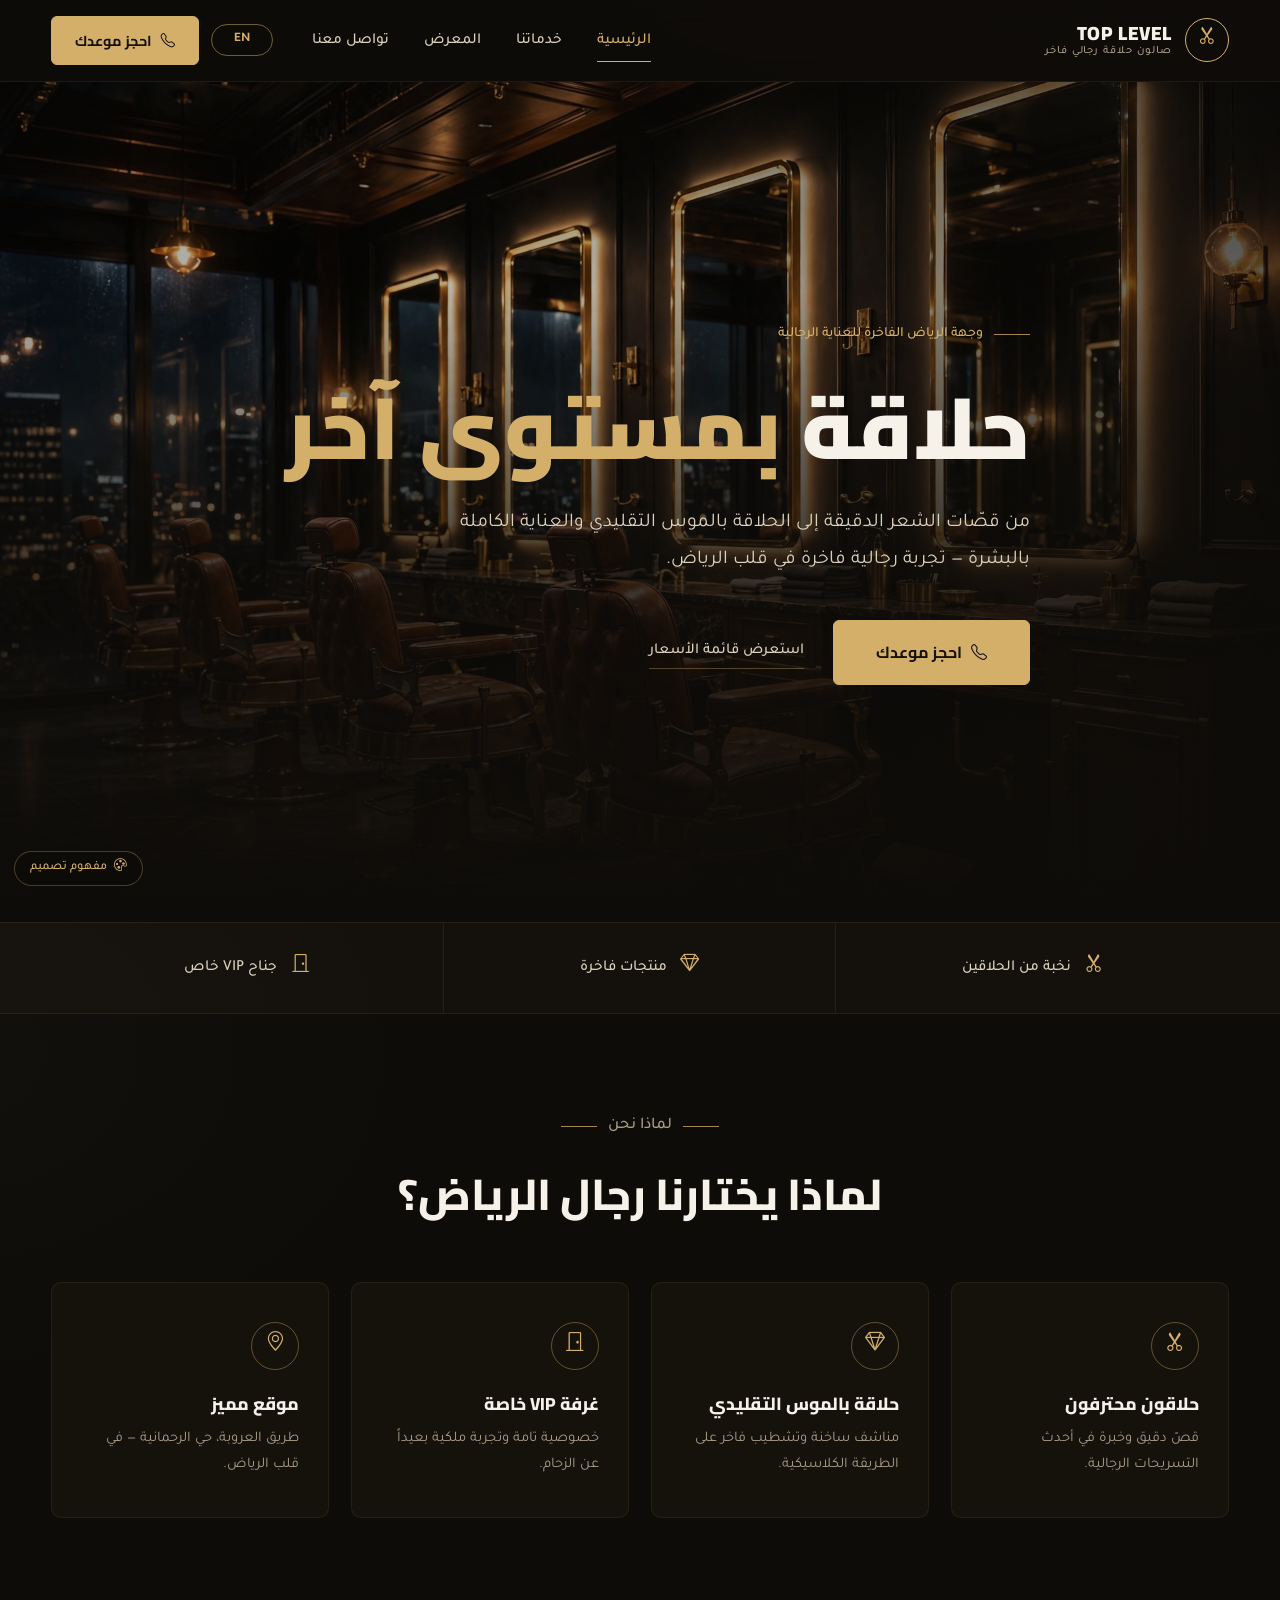
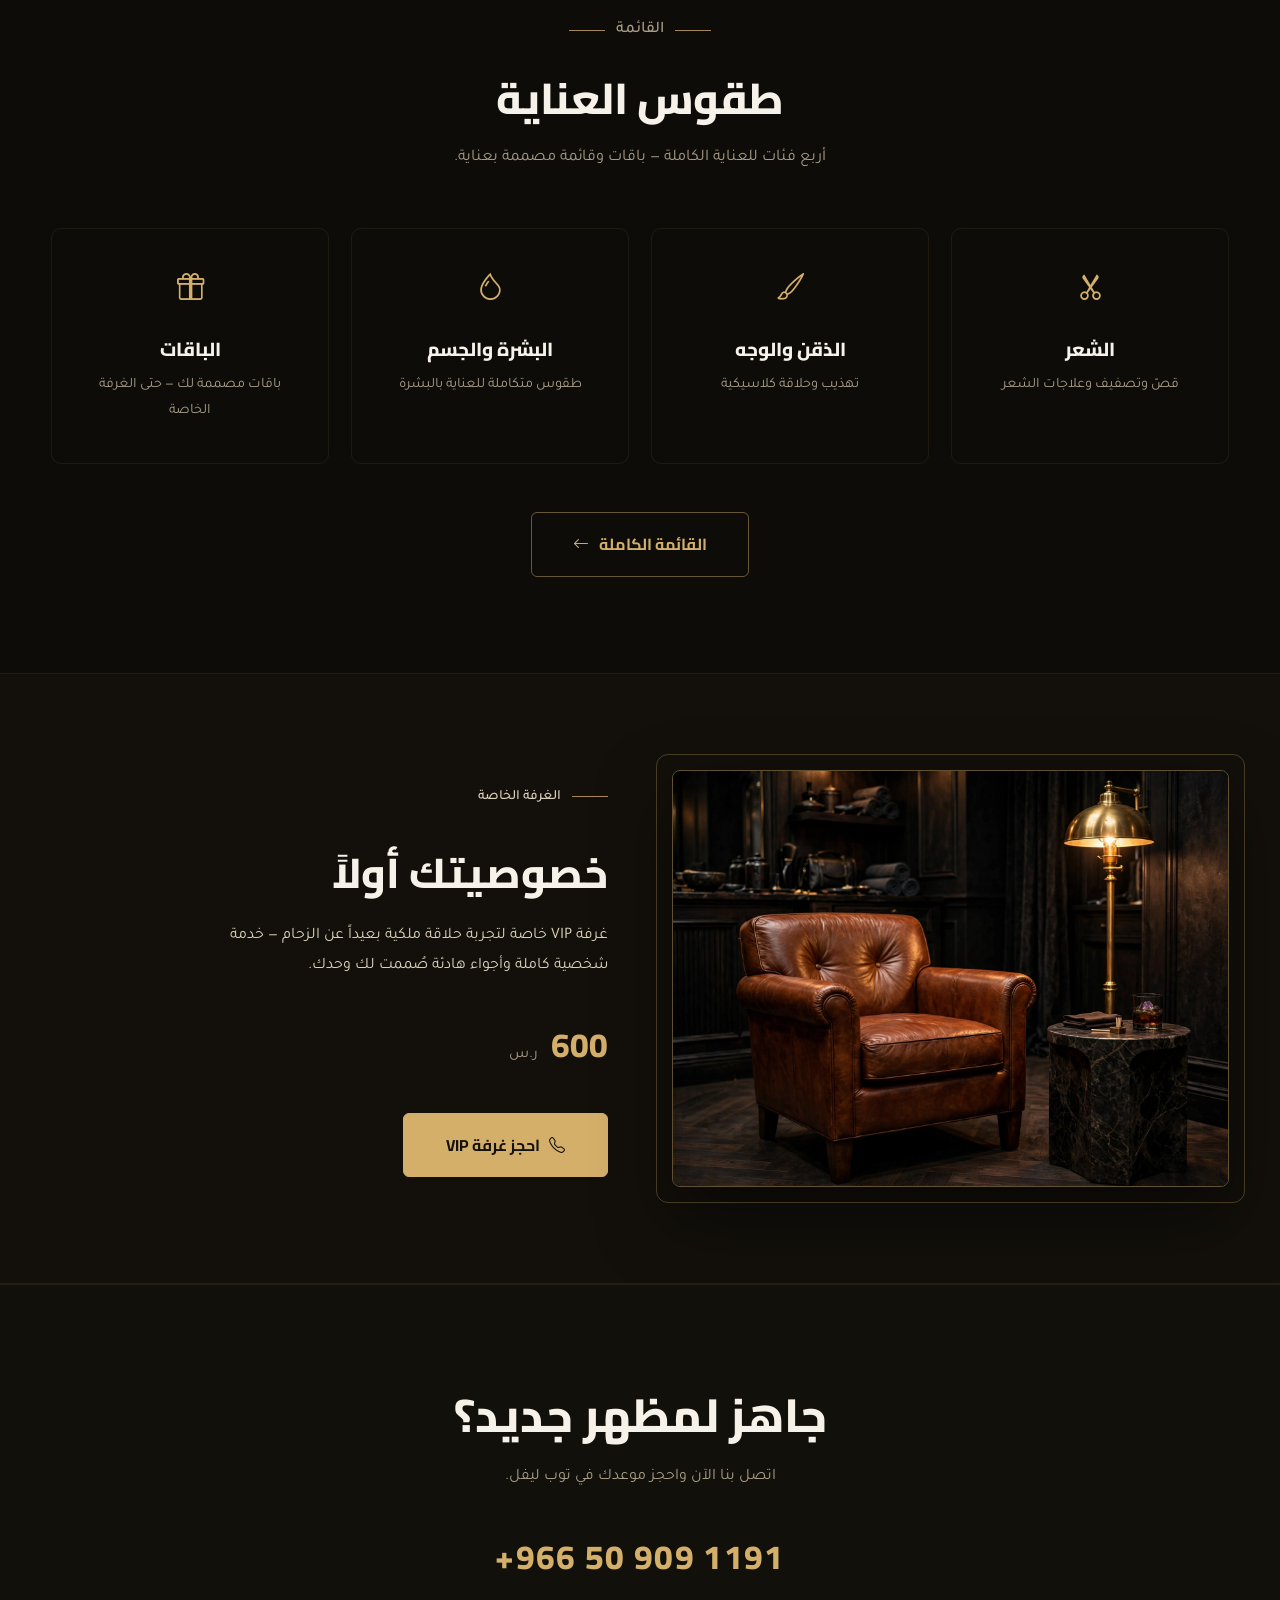
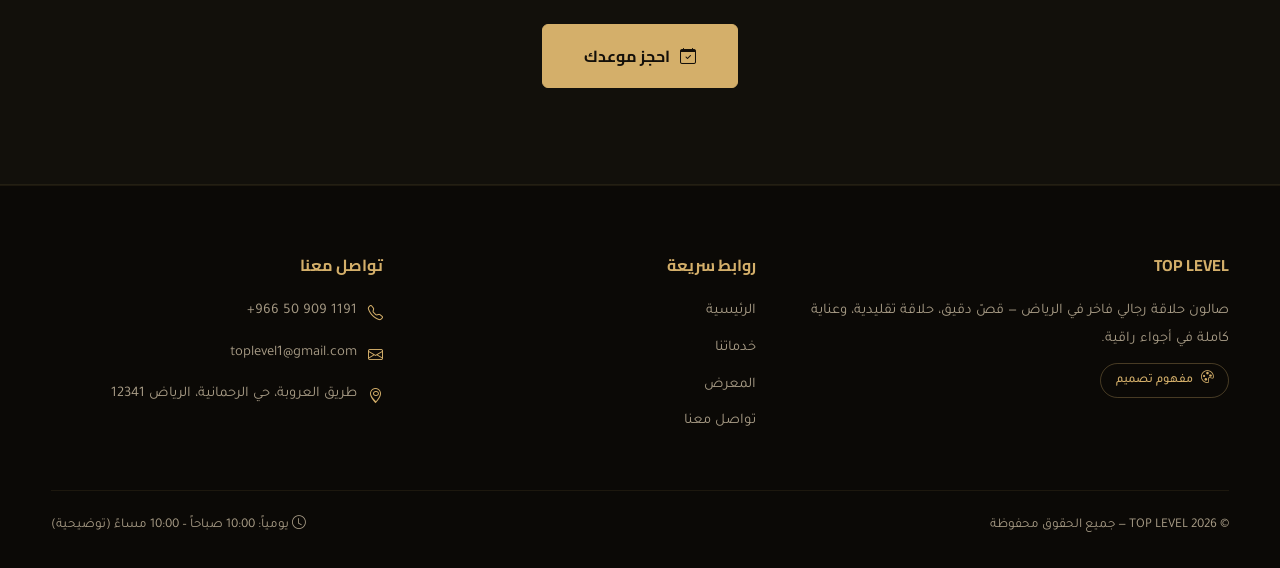
==== index.html @ 8a82400b "Demo website concept for TOP LEVEL Premium Barbershop (Riyadh, Saudi Arabia)" ====
<!DOCTYPE html>
<html lang="ar" dir="rtl">
<head>
<meta charset="UTF-8">
<meta name="viewport" content="width=device-width, initial-scale=1.0">
<title>توب ليفل — صالون حلاقة رجالي فاخر | الرياض</title>
<meta name="description" content="توب ليفل — صالون حلاقة رجالي فاخر في الرياض. قص شعر، حلاقة بالموس، عناية بالبشرة، وغرفة VIP خاصة. | TOP LEVEL — Premium Barbershop in Riyadh.">
<link rel="preconnect" href="https://fonts.googleapis.com">
<link rel="preconnect" href="https://fonts.gstatic.com" crossorigin>
<link href="https://fonts.googleapis.com/css2?family=Cairo:wght@700;800;900&family=Tajawal:wght@400;500;700&display=swap" rel="stylesheet">
<link rel="stylesheet" href="https://cdn.jsdelivr.net/npm/bootstrap-icons@1.11.3/font/bootstrap-icons.min.css">
<link rel="stylesheet" href="styles.css">
</head>
<body>

<header class="site-header">
  <div class="wrap header-in">
    <a class="brand" href="index.html">
      <span class="brand-mark"><i class="bi bi-scissors"></i></span>
      <span class="brand-name">TOP LEVEL<small data-ar="صالون حلاقة رجالي فاخر" data-en="Premium Barbershop">صالون حلاقة رجالي فاخر</small></span>
    </a>
    <nav class="main-nav" id="mainNav">
      <a href="index.html" class="active" data-ar="الرئيسية" data-en="Home">الرئيسية</a>
      <a href="services.html" data-ar="خدماتنا" data-en="Services">خدماتنا</a>
      <a href="gallery.html" data-ar="المعرض" data-en="Gallery">المعرض</a>
      <a href="contact.html" data-ar="تواصل معنا" data-en="Contact">تواصل معنا</a>
    </nav>
    <div class="header-actions">
      <button class="lang-toggle" type="button" aria-label="Switch to English">EN</button>
      <a class="btn btn-gold btn-sm header-cta" href="tel:+966509091191"><i class="bi bi-telephone"></i><span data-ar="احجز موعدك" data-en="Book now">احجز موعدك</span></a>
      <button class="hamburger" type="button" aria-label="Menu" aria-expanded="false"><i class="bi bi-list"></i></button>
    </div>
  </div>
</header>

<main>
  <!-- HERO -->
  <section class="hero">
    <div class="hero-media">
      <img src="images/hero-barbershop.webp" alt="Luxury dark barbershop interior with gold mirrors and leather chairs" width="1920" height="1280" fetchpriority="high">
    </div>
    <div class="wrap hero-in">
      <p class="kicker"><span data-ar="وجهة الرياض الفاخرة للعناية الرجالية" data-en="Riyadh's premium grooming lounge">وجهة الرياض الفاخرة للعناية الرجالية</span></p>
      <h1><span data-ar="حلاقة" data-en="A cut">حلاقة</span> <span class="gold" data-ar="بمستوى آخر" data-en="above the rest">بمستوى آخر</span></h1>
      <p class="lead" data-ar="من قصّات الشعر الدقيقة إلى الحلاقة بالموس التقليدي والعناية الكاملة بالبشرة — تجربة رجالية فاخرة في قلب الرياض." data-en="From precision haircuts to traditional straight-razor shaves and full skin care — a premium gentlemen's experience in the heart of Riyadh.">من قصّات الشعر الدقيقة إلى الحلاقة بالموس التقليدي والعناية الكاملة بالبشرة — تجربة رجالية فاخرة في قلب الرياض.</p>
      <div class="hero-cta">
        <a class="btn btn-gold" href="tel:+966509091191"><i class="bi bi-telephone"></i><span data-ar="احجز موعدك" data-en="Book your visit">احجز موعدك</span></a>
        <a class="quiet-link" href="services.html"><span data-ar="استعرض قائمة الأسعار" data-en="View the price list">استعرض قائمة الأسعار</span></a>
      </div>
    </div>
  </section>

  <!-- TRUST -->
  <section class="stats">
    <div class="wrap stats-grid">
      <div class="stat"><i class="bi bi-scissors"></i><span data-ar="نخبة من الحلاقين" data-en="Master barbers">نخبة من الحلاقين</span></div>
      <div class="stat"><i class="bi bi-gem"></i><span data-ar="منتجات فاخرة" data-en="Premium products">منتجات فاخرة</span></div>
      <div class="stat"><i class="bi bi-door-closed"></i><span data-ar="جناح VIP خاص" data-en="Private VIP suite">جناح VIP خاص</span></div>
    </div>
  </section>

  <!-- WHY US -->
  <section>
    <div class="wrap">
      <div class="sec-head">
        <p class="kicker"><i class="bi bi-award"></i><span data-ar="لماذا نحن" data-en="Why us">لماذا نحن</span></p>
        <h2 data-ar="لماذا يختارنا رجال الرياض؟" data-en="Why do Riyadh's gentlemen choose us?">لماذا يختارنا رجال الرياض؟</h2>
      </div>
      <div class="cards">
        <div class="card">
          <div class="ic"><i class="bi bi-scissors"></i></div>
          <h3 data-ar="حلاقون محترفون" data-en="Master barbers">حلاقون محترفون</h3>
          <p data-ar="قصّ دقيق وخبرة في أحدث التسريحات الرجالية." data-en="Precision cutting and expertise in the latest men's styles.">قصّ دقيق وخبرة في أحدث التسريحات الرجالية.</p>
        </div>
        <div class="card">
          <div class="ic"><i class="bi bi-gem"></i></div>
          <h3 data-ar="حلاقة بالموس التقليدي" data-en="Traditional razor shave">حلاقة بالموس التقليدي</h3>
          <p data-ar="مناشف ساخنة وتشطيب فاخر على الطريقة الكلاسيكية." data-en="Hot towels and a luxurious classic finish.">مناشف ساخنة وتشطيب فاخر على الطريقة الكلاسيكية.</p>
        </div>
        <div class="card">
          <div class="ic"><i class="bi bi-door-closed"></i></div>
          <h3 data-ar="غرفة VIP خاصة" data-en="Private VIP room">غرفة VIP خاصة</h3>
          <p data-ar="خصوصية تامة وتجربة ملكية بعيداً عن الزحام." data-en="Total privacy and a royal experience away from the crowd.">خصوصية تامة وتجربة ملكية بعيداً عن الزحام.</p>
        </div>
        <div class="card">
          <div class="ic"><i class="bi bi-geo-alt"></i></div>
          <h3 data-ar="موقع مميز" data-en="Prime location">موقع مميز</h3>
          <p data-ar="طريق العروبة، حي الرحمانية — في قلب الرياض." data-en="Al Uruba Road, Ar Rahmaniyah — in the heart of Riyadh.">طريق العروبة، حي الرحمانية — في قلب الرياض.</p>
        </div>
      </div>
    </div>
  </section>

  <!-- PRICE TEASER -->
  <section style="padding-top:0">
    <div class="wrap">
      <div class="sec-head">
        <p class="kicker"><span data-ar="القائمة" data-en="The menu">القائمة</span></p>
        <h2 data-ar="طقوس العناية" data-en="Grooming rituals">طقوس العناية</h2>
        <p data-ar="أربع فئات للعناية الكاملة — باقات وقائمة مصممة بعناية." data-en="Four departments of complete care — a thoughtfully curated menu.">أربع فئات للعناية الكاملة — باقات وقائمة مصممة بعناية.</p>
      </div>
      <div class="teaser-grid">
        <a class="teaser" href="services.html">
          <i class="bi bi-scissors"></i>
          <h3 data-ar="الشعر" data-en="Hair">الشعر</h3>
          <span class="t-rule" aria-hidden="true"></span>
          <p class="t-desc" data-ar="قصّ وتصفيف وعلاجات الشعر" data-en="Cuts, styling &amp; hair treatments">قصّ وتصفيف وعلاجات الشعر</p>
        </a>
        <a class="teaser" href="services.html">
          <i class="bi bi-brush"></i>
          <h3 data-ar="الذقن والوجه" data-en="Beard &amp; Face">الذقن والوجه</h3>
          <span class="t-rule" aria-hidden="true"></span>
          <p class="t-desc" data-ar="تهذيب وحلاقة كلاسيكية" data-en="Trimming &amp; classic shaves">تهذيب وحلاقة كلاسيكية</p>
        </a>
        <a class="teaser" href="services.html">
          <i class="bi bi-droplet"></i>
          <h3 data-ar="البشرة والجسم" data-en="Skin &amp; Body">البشرة والجسم</h3>
          <span class="t-rule" aria-hidden="true"></span>
          <p class="t-desc" data-ar="طقوس متكاملة للعناية بالبشرة" data-en="Complete skin rituals">طقوس متكاملة للبشرة</p>
        </a>
        <a class="teaser" href="services.html">
          <i class="bi bi-gift"></i>
          <h3 data-ar="الباقات" data-en="Packages">الباقات</h3>
          <span class="t-rule" aria-hidden="true"></span>
          <p class="t-desc" data-ar="باقات مصممة لك — حتى الغرفة الخاصة" data-en="Curated packages, incl. the VIP suite">باقات مصممة لك — حتى الغرفة الخاصة</p>
        </a>
      </div>
      <div class="sec-cta">
        <a class="btn btn-ghost" href="services.html"><span data-ar="القائمة الكاملة" data-en="Full price list">القائمة الكاملة</span><i class="bi bi-arrow-left"></i></a>
      </div>
    </div>
  </section>

  <!-- VIP BAND -->
  <section class="vip">
    <div class="wrap vip-grid">
      <div class="vip-img">
        <img src="images/vip-lounge.webp" alt="Private VIP lounge chair in a luxury barbershop" width="1920" height="1280" loading="lazy">
      </div>
      <div class="vip-copy">
        <p class="kicker"><i class="bi bi-star"></i><span data-ar="الغرفة الخاصة" data-en="The VIP room">الغرفة الخاصة</span></p>
        <h2 data-ar="خصوصيتك أولاً" data-en="Your privacy first">خصوصيتك أولاً</h2>
        <p data-ar="غرفة VIP خاصة لتجربة حلاقة ملكية بعيداً عن الزحام — خدمة شخصية كاملة وأجواء هادئة صُممت لك وحدك." data-en="A private VIP room for a royal grooming experience away from the crowd — fully personal service in calm surroundings designed just for you.">غرفة VIP خاصة لتجربة حلاقة ملكية بعيداً عن الزحام — خدمة شخصية كاملة وأجواء هادئة صُممت لك وحدك.</p>
        <div><span class="vip-price">600 <small data-ar="ر.س" data-en="SAR">ر.س</small></span></div>
        <a class="btn btn-gold" href="tel:+966509091191"><i class="bi bi-telephone"></i><span data-ar="احجز غرفة VIP" data-en="Reserve the VIP room">احجز غرفة VIP</span></a>
      </div>
    </div>
  </section>

  <!-- CTA -->
  <section class="cta-band">
    <div class="wrap">
      <h2 data-ar="جاهز لمظهر جديد؟" data-en="Ready for a new look?">جاهز لمظهر جديد؟</h2>
      <p data-ar="اتصل بنا الآن واحجز موعدك في توب ليفل." data-en="Call us now and book your appointment at TOP LEVEL.">اتصل بنا الآن واحجز موعدك في توب ليفل.</p>
      <div><a class="cta-phone" href="tel:+966509091191">+966 50 909 1191</a></div>
      <a class="btn btn-gold" href="contact.html"><i class="bi bi-calendar-check"></i><span data-ar="احجز موعدك" data-en="Book your visit">احجز موعدك</span></a>
    </div>
  </section>
</main>

<footer>
  <div class="wrap">
    <div class="foot-grid">
      <div>
        <h4>TOP LEVEL</h4>
        <p data-ar="صالون حلاقة رجالي فاخر في الرياض — قصّ دقيق، حلاقة تقليدية، وعناية كاملة في أجواء راقية." data-en="A premium gentlemen's barbershop in Riyadh — precision cuts, traditional shaves, and full grooming in an upscale setting.">صالون حلاقة رجالي فاخر في الرياض — قصّ دقيق، حلاقة تقليدية، وعناية كاملة في أجواء راقية.</p>
        <p><span class="concept"><i class="bi bi-palette"></i><span data-ar="مفهوم تصميم" data-en="Design concept">مفهوم تصميم</span></span></p>
      </div>
      <div>
        <h4 data-ar="روابط سريعة" data-en="Quick links">روابط سريعة</h4>
        <ul>
          <li><a href="index.html" data-ar="الرئيسية" data-en="Home">الرئيسية</a></li>
          <li><a href="services.html" data-ar="خدماتنا" data-en="Services">خدماتنا</a></li>
          <li><a href="gallery.html" data-ar="المعرض" data-en="Gallery">المعرض</a></li>
          <li><a href="contact.html" data-ar="تواصل معنا" data-en="Contact">تواصل معنا</a></li>
        </ul>
      </div>
      <div>
        <h4 data-ar="تواصل معنا" data-en="Contact us">تواصل معنا</h4>
        <ul class="foot-contact">
          <li><i class="bi bi-telephone"></i><a href="tel:+966509091191" style="direction:ltr;unicode-bidi:embed">+966 50 909 1191</a></li>
          <li><i class="bi bi-envelope"></i><a href="mailto:toplevel1@gmail.com" style="direction:ltr;unicode-bidi:embed">toplevel1@gmail.com</a></li>
          <li><i class="bi bi-geo-alt"></i><span data-ar="طريق العروبة، حي الرحمانية، الرياض 12341" data-en="Al Uruba Road, Ar Rahmaniyah, Riyadh 12341">طريق العروبة، حي الرحمانية، الرياض 12341</span></li>
        </ul>
      </div>
    </div>
    <div class="foot-bottom">
      <span>© 2026 TOP LEVEL <span data-ar="— جميع الحقوق محفوظة" data-en="— All rights reserved">— جميع الحقوق محفوظة</span></span>
      <span><i class="bi bi-clock"></i> <span data-ar="يومياً: 10:00 صباحاً – 10:00 مساءً (توضيحية)" data-en="Open daily: 10:00 AM – 10:00 PM (illustrative)">يومياً: 10:00 صباحاً – 10:00 مساءً (توضيحية)</span></span>
    </div>
  </div>
</footer>
<span class="concept concept-fixed"><i class="bi bi-palette"></i><span data-ar="مفهوم تصميم" data-en="Design concept">مفهوم تصميم</span></span>

<script src="app.js"></script>
</body>
</html>
---- styles.css ----
/* TOP LEVEL — Premium Barbershop | bilingual AR/EN | Riyadh luxury gents lounge */
:root{
  --ink:#0E0C09;
  --ink2:#14110B;
  --card:#15120C;
  --gold:#D4AF6A;            /* champagne gold — used thinly */
  --gold-hi:#E7C886;
  --gold-deep:#8A6E3E;
  --cream:#F7F2E9;           /* warm ivory */
  --cream-dim:#DCD2BC;
  --muted:#A89C86;
  --line:rgba(212,175,106,.16);   /* hairline */
  --line-soft:rgba(212,175,106,.09);
  --font-d:'Cairo',Tahoma,sans-serif;
  --font-b:'Tajawal',Tahoma,sans-serif;
  --rad:10px;
  --shadow:0 30px 70px rgba(0,0,0,.5);
}
*{margin:0;padding:0;box-sizing:border-box}
html{scroll-behavior:smooth}
body{
  font-family:var(--font-b);
  color:var(--cream);
  line-height:1.9;
  overflow-x:hidden;
  background:
    radial-gradient(1100px 520px at 85% -4%, rgba(212,175,106,.055), transparent 60%),
    radial-gradient(900px 620px at -5% 28%, rgba(247,242,233,.018), transparent 55%),
    var(--ink);
}
img{max-width:100%;display:block;height:auto}
h1,h2,h3{font-family:var(--font-d);line-height:1.5;color:var(--cream);font-weight:800}
a{color:inherit;text-decoration:none}
ul,ol{list-style:none}
.wrap{width:min(1180px,92%);margin-inline:auto}
section{padding:6rem 0}

/* ---------- kickers & headings ---------- */
.kicker{
  display:inline-flex;align-items:center;gap:.7rem;
  color:var(--gold);font-weight:500;font-size:.88rem;
  margin-bottom:1.3rem;
}
.kicker::before{content:"";width:36px;height:1px;background:var(--gold);opacity:.75;flex:none}
.kicker i{display:none}
.sec-head{max-width:740px;margin:0 auto 3.4rem;text-align:center}
.sec-head .kicker::after{content:"";width:36px;height:1px;background:var(--gold);opacity:.75;flex:none}
.sec-head h2{font-size:clamp(1.8rem,4.2vw,2.7rem);font-weight:800;margin-bottom:.7rem}
.sec-head p{color:var(--muted);font-size:1.02rem}

/* ---------- buttons ---------- */
.btn{
  display:inline-flex;align-items:center;justify-content:center;gap:.6rem;
  font-family:var(--font-d);font-weight:700;font-size:1rem;
  padding:1rem 2.6rem;border-radius:6px;cursor:pointer;
  border:1px solid var(--gold);transition:all .3s ease;background:transparent;
}
.btn-gold{background:var(--gold);color:#14100A;border-color:var(--gold)}
.btn-gold:hover{background:var(--gold-hi);border-color:var(--gold-hi);transform:translateY(-2px);box-shadow:0 16px 38px rgba(212,175,106,.28)}
.btn-ghost{color:var(--gold);border-color:rgba(212,175,106,.45)}
.btn-ghost:hover{border-color:var(--gold);background:rgba(212,175,106,.08)}
.btn-sm{padding:.6rem 1.4rem;font-size:.9rem}
.quiet-link{
  display:inline-flex;align-items:center;gap:.5rem;
  color:var(--cream-dim);font-size:.95rem;font-weight:500;
  border-bottom:1px solid rgba(212,175,106,.35);padding-bottom:.15rem;transition:.3s;
}
.quiet-link:hover{color:var(--gold);border-color:var(--gold)}

/* ---------- header ---------- */
.site-header{
  position:sticky;top:0;z-index:60;
  background:rgba(14,12,9,.88);
  backdrop-filter:blur(12px);-webkit-backdrop-filter:blur(12px);
  border-bottom:1px solid var(--line-soft);
}
.header-in{display:flex;align-items:center;gap:1.4rem;padding:1rem 0}
.brand{display:flex;align-items:center;gap:.8rem;margin-inline-end:auto}
.brand-mark{
  width:44px;height:44px;border-radius:50%;flex:none;
  display:grid;place-items:center;
  border:1px solid var(--gold);color:var(--gold);font-size:1.15rem;
}
.brand-name{font-family:var(--font-d);font-weight:900;font-size:1.2rem;letter-spacing:.03em;line-height:1.25}
.brand-name small{display:block;font-family:var(--font-b);font-weight:500;font-size:.7rem;color:var(--muted);letter-spacing:.08em}
.main-nav{display:flex;gap:.2rem}
.main-nav a{
  font-weight:500;font-size:.96rem;color:var(--cream-dim);
  padding:.55rem 1rem;transition:.25s;position:relative;
}
.main-nav a:hover{color:var(--gold-hi)}
.main-nav a.active{color:var(--gold)}
.main-nav a.active::after{content:"";position:absolute;bottom:2px;inset-inline:1rem;height:1px;background:var(--gold)}
.header-actions{display:flex;align-items:center;gap:.8rem}
.lang-toggle{
  font-family:var(--font-b);font-weight:700;font-size:.82rem;
  background:transparent;color:var(--gold);
  border:1px solid rgba(212,175,106,.5);border-radius:999px;
  padding:.45rem 1.05rem;cursor:pointer;transition:.25s;min-width:62px;letter-spacing:.06em;
}
.lang-toggle:hover{background:var(--gold);color:#14100A;border-color:var(--gold)}
.hamburger{
  display:none;background:transparent;border:1px solid var(--line);
  color:var(--cream);border-radius:8px;width:44px;height:44px;
  font-size:1.35rem;cursor:pointer;
}

/* ---------- hero ---------- */
.hero{position:relative;min-height:min(96vh,840px);display:flex;align-items:center;padding:6rem 0;overflow:hidden}
.hero-media{position:absolute;inset:0}
.hero-media img{width:100%;height:100%;object-fit:cover}
.hero-media::after{
  content:"";position:absolute;inset:0;
  background:
    linear-gradient(to top, var(--ink) 3%, rgba(14,12,9,.78) 42%, rgba(14,12,9,.30) 75%, rgba(14,12,9,.45)),
    linear-gradient(to left, rgba(14,12,9,.55), transparent 55%);
}
.hero-in{position:relative;z-index:2;max-width:780px}
.hero h1{font-size:clamp(3rem,8vw,5.4rem);font-weight:900;line-height:1.35;margin-bottom:1.2rem}
.hero h1 .gold{color:var(--gold)}
.hero p.lead{font-size:clamp(1.02rem,2vw,1.22rem);color:var(--cream-dim);max-width:56ch;margin-bottom:2.6rem;font-weight:400}
.hero-cta{display:flex;align-items:center;gap:1.8rem;flex-wrap:wrap}

/* ---------- trust band (replaces stats) ---------- */
.stats{border-block:1px solid var(--line-soft);background:rgba(212,175,106,.028);padding:0}
.stats-grid{display:grid;grid-template-columns:repeat(3,1fr)}
.stat{
  display:flex;align-items:center;justify-content:center;gap:.85rem;
  padding:1.7rem 1rem;text-align:center;
}
.stat + .stat{border-inline-start:1px solid var(--line-soft)}
.stat i{color:var(--gold);font-size:1.2rem;flex:none}
.stat span{color:var(--cream-dim);font-size:.96rem;font-weight:500}

/* ---------- why-us cards ---------- */
.cards{display:grid;grid-template-columns:repeat(4,1fr);gap:1.4rem}
.card{
  background:var(--card);border:1px solid var(--line-soft);border-radius:var(--rad);
  padding:2.4rem 1.8rem;transition:all .35s ease;
}
.card:hover{transform:translateY(-5px);border-color:rgba(212,175,106,.45);box-shadow:var(--shadow)}
.card .ic{
  width:48px;height:48px;border-radius:50%;display:grid;place-items:center;
  border:1px solid rgba(212,175,106,.4);color:var(--gold);
  font-size:1.25rem;margin-bottom:1.3rem;
}
.card h3{font-size:1.1rem;margin-bottom:.55rem}
.card p{font-size:.92rem;color:var(--muted);line-height:1.8}

/* ---------- price teaser ---------- */
.teaser-grid{display:grid;grid-template-columns:repeat(4,1fr);gap:1.4rem}
.teaser{
  border-radius:var(--rad);padding:2.4rem 1.6rem;text-align:center;
  background:transparent;border:1px solid var(--line-soft);transition:all .35s ease;
}
.teaser:hover{transform:translateY(-5px);border-color:rgba(212,175,106,.45);background:rgba(212,175,106,.03)}
.teaser > i{font-size:1.7rem;color:var(--gold)}
.teaser h3{font-size:1.18rem;margin:1rem 0 .6rem}
.teaser .t-rule{width:34px;height:1px;background:var(--gold);opacity:.6;margin:0 auto .8rem}
.teaser .t-desc{color:var(--muted);font-size:.9rem;line-height:1.8}
.sec-cta{text-align:center;margin-top:3rem}

/* ---------- vip band ---------- */
.vip{border-block:1px solid var(--line-soft);background:rgba(212,175,106,.022);overflow:hidden}
.vip-grid{display:grid;grid-template-columns:1fr 1fr;gap:4rem;align-items:center}
.vip-img{position:relative}
.vip-img img{
  border-radius:8px;width:100%;aspect-ratio:4/3;object-fit:cover;
  border:1px solid rgba(212,175,106,.4);box-shadow:var(--shadow);
}
.vip-img::after{
  content:"";position:absolute;inset:-16px;
  border:1px solid rgba(212,175,106,.28);border-radius:12px;pointer-events:none;
}
.vip-copy h2{font-size:clamp(1.8rem,4vw,2.6rem);margin-bottom:1rem}
.vip-copy > p{color:var(--cream-dim);margin-bottom:2rem;max-width:46ch}
.vip-price{
  display:block;margin-bottom:2.2rem;
  font-family:var(--font-d);font-weight:800;font-size:2.1rem;color:var(--gold);
}
.vip-price small{font-family:var(--font-b);font-weight:400;font-size:.95rem;color:var(--muted);margin-inline-start:.4rem}

/* ---------- cta band ---------- */
.cta-band{border-block:1px solid var(--line-soft);text-align:center;background:rgba(212,175,106,.018)}
.cta-band h2{font-size:clamp(1.9rem,4.5vw,2.9rem);margin-bottom:.7rem}
.cta-band > .wrap > p{color:var(--muted);margin-bottom:2rem}
.cta-phone{
  font-family:var(--font-d);font-weight:800;letter-spacing:.04em;
  font-size:clamp(1.5rem,4vw,2.1rem);color:var(--gold);
  direction:ltr;display:inline-block;margin-bottom:2.2rem;transition:.3s;
}
.cta-phone:hover{color:var(--gold-hi)}

/* ---------- footer ---------- */
footer{background:#0B0906;border-top:1px solid var(--line-soft);padding:4rem 0 1.8rem}
.foot-grid{display:grid;grid-template-columns:1.3fr 1fr 1fr;gap:2.6rem;margin-bottom:2.8rem}
.foot-grid h4{font-family:var(--font-d);color:var(--gold);margin-bottom:1.1rem;font-size:1rem;font-weight:700}
.foot-grid p,.foot-grid li{color:var(--muted);font-size:.92rem;margin-bottom:.55rem}
.foot-grid ul a{transition:.25s}
.foot-grid ul a:hover{color:var(--gold-hi)}
.foot-contact li{display:flex;gap:.65rem;align-items:flex-start}
.foot-contact i{color:var(--gold);font-size:.95rem;margin-top:.25rem}
.foot-bottom{
  border-top:1px solid var(--line-soft);padding-top:1.4rem;
  display:flex;justify-content:space-between;gap:1rem;flex-wrap:wrap;
  color:var(--muted);font-size:.84rem;
}
.concept{
  display:inline-flex;align-items:center;gap:.45rem;
  border:1px solid rgba(212,175,106,.3);border-radius:999px;
  padding:.3rem .95rem;color:var(--gold);font-size:.78rem;font-weight:500;
}
.concept-fixed{
  position:fixed;bottom:14px;inset-inline-end:14px;z-index:70;
  background:rgba(14,12,9,.92);backdrop-filter:blur(6px);-webkit-backdrop-filter:blur(6px);
}

/* ---------- services page ---------- */
.page-hero{
  padding:5rem 0 3.4rem;text-align:center;
  background:radial-gradient(55% 80% at 50% 0%, rgba(212,175,106,.07), transparent 70%);
}
.page-hero .kicker::after{content:"";width:36px;height:1px;background:var(--gold);opacity:.75;flex:none}
.page-hero h1{font-size:clamp(2.2rem,5.5vw,3.4rem);font-weight:900;margin-bottom:.6rem}
.page-hero p{color:var(--muted)}
.tabs{
  display:flex;gap:2.2rem;justify-content:center;flex-wrap:wrap;
  margin:0 0 3rem;border-bottom:1px solid var(--line-soft);padding-bottom:0;
}
.tab-btn{
  font-family:var(--font-d);font-weight:700;font-size:1.02rem;cursor:pointer;
  background:none;border:none;color:var(--muted);
  padding:1rem .2rem;transition:.25s;position:relative;
  display:inline-flex;align-items:center;gap:.55rem;
}
.tab-btn i{color:var(--gold);font-size:1rem}
.tab-btn:hover{color:var(--cream)}
.tab-btn.active{color:var(--gold)}
.tab-btn.active::after{content:"";position:absolute;bottom:-1px;inset-inline:0;height:2px;background:var(--gold)}
.tab-panel{display:none}
.tab-panel.active{display:block;animation:fadeUp .45s ease}
@keyframes fadeUp{from{opacity:0;transform:translateY(14px)}to{opacity:1;transform:none}}
.price-card{max-width:800px;margin-inline:auto}
.price-row{
  display:flex;align-items:baseline;gap:1.1rem;
  padding:1.05rem .2rem;border-bottom:1px solid var(--line-soft);
}
.price-row:last-child{border-bottom:0}
.pr-name strong{display:block;font-family:var(--font-d);font-weight:700;font-size:1.06rem;color:var(--cream)}
.pr-name .sub{display:block;font-size:.8rem;color:var(--muted);margin-top:.1rem}
.dots{flex:1;border-bottom:1px dotted rgba(212,175,106,.35);transform:translateY(-5px);min-width:26px}
.pr-price{
  font-family:var(--font-d);font-weight:700;font-size:1.25rem;color:var(--gold);
  white-space:nowrap;font-variant-numeric:tabular-nums;
}
.pr-price .cur{font-size:.8rem;font-weight:500;color:var(--muted);margin-inline-start:.25rem}
.price-note{text-align:center;color:var(--muted);font-size:.92rem;margin-top:2.4rem}

/* ---------- gallery ---------- */
.gal-grid{display:grid;grid-template-columns:repeat(3,1fr);gap:1.4rem}
.gal-item{
  position:relative;border-radius:8px;overflow:hidden;
  border:1px solid var(--line-soft);aspect-ratio:4/3;background:var(--ink2);
}
.gal-item img{width:100%;height:100%;object-fit:cover;transition:transform .7s ease}
.gal-item:hover img{transform:scale(1.06)}
.gal-item figcaption{
  position:absolute;inset-inline:0;bottom:0;padding:2.4rem 1.3rem 1rem;
  background:linear-gradient(to top,rgba(8,6,4,.94),transparent);
  font-family:var(--font-d);font-weight:700;font-size:.98rem;color:var(--cream);
}

/* ---------- contact ---------- */
.contact-grid{display:grid;grid-template-columns:repeat(2,1fr);gap:1.4rem;margin-bottom:3.4rem}
.c-card{
  background:var(--card);border:1px solid var(--line-soft);border-radius:var(--rad);
  padding:1.9rem;display:flex;gap:1.2rem;align-items:flex-start;transition:.3s;
}
.c-card:hover{border-color:rgba(212,175,106,.45)}
.c-card .ic{
  width:46px;height:46px;flex:none;border-radius:50%;display:grid;place-items:center;
  border:1px solid rgba(212,175,106,.4);color:var(--gold);font-size:1.2rem;
}
.c-card h3{font-size:1.02rem;margin-bottom:.3rem}
.c-card p,.c-card a.val{color:var(--muted);font-size:.94rem}
.c-card a.val:hover{color:var(--gold-hi)}
.c-card a.val.ltr{direction:ltr;unicode-bidi:embed}
.form-map{display:grid;grid-template-columns:1fr 1fr;gap:1.6rem;align-items:start}
.book-form{background:var(--card);border:1px solid var(--line-soft);border-radius:14px;padding:2.4rem}
.book-form h3{margin-bottom:1.5rem;font-size:1.35rem}
.field{margin-bottom:1.2rem}
.field label{display:block;font-weight:500;font-size:.9rem;margin-bottom:.45rem;color:var(--cream-dim)}
.field input,.field select,.field textarea{
  width:100%;background:var(--ink);border:1px solid var(--line);border-radius:8px;
  color:var(--cream);font-family:var(--font-b);font-size:1rem;padding:.85rem 1.05rem;transition:.25s;
}
.field input:focus,.field select:focus,.field textarea:focus{outline:none;border-color:var(--gold)}
.field textarea{min-height:110px;resize:vertical}
.form-ok{
  display:none;background:rgba(212,175,106,.07);border:1px solid rgba(212,175,106,.4);
  border-radius:8px;padding:1rem 1.2rem;margin-top:1.1rem;color:var(--gold);font-weight:500;
}
.form-ok.show{display:block}
.map-ph{
  border-radius:14px;border:1px solid var(--line-soft);overflow:hidden;
  background:
    radial-gradient(circle at 30% 22%,rgba(212,175,106,.10),transparent 55%),
    repeating-linear-gradient(0deg,#100d08 0 46px,#0d0a07 46px 92px),
    repeating-linear-gradient(90deg,transparent 0 118px,rgba(212,175,106,.05) 118px 120px),
    #0d0a07;
  min-height:430px;display:flex;flex-direction:column;align-items:center;justify-content:center;
  text-align:center;padding:2rem;gap:.9rem;
}
.map-ph .pin{
  width:60px;height:60px;border-radius:50%;display:grid;place-items:center;
  border:1px solid var(--gold);color:var(--gold);font-size:1.6rem;background:rgba(14,12,9,.6);
}
.map-ph h3{font-size:1.2rem;letter-spacing:.04em}
.map-ph p{color:var(--muted);font-size:.93rem;max-width:34ch}

/* ---------- english-mode refinements ---------- */
html[lang="en"] .kicker{letter-spacing:.24em;text-transform:uppercase;font-size:.76rem;font-weight:700}
html[lang="en"] .btn{letter-spacing:.14em;text-transform:uppercase;font-size:.88rem}
html[lang="en"] .tab-btn{letter-spacing:.1em;text-transform:uppercase;font-size:.88rem}
html[lang="en"] .stat span{letter-spacing:.08em}
html[lang="en"] .brand-name{letter-spacing:.06em}
html[lang="en"] body{letter-spacing:.01em}

/* ---------- responsive ---------- */
@media(max-width:1024px){
  .cards{grid-template-columns:repeat(2,1fr)}
  .teaser-grid{grid-template-columns:repeat(2,1fr)}
  .gal-grid{grid-template-columns:repeat(2,1fr)}
}
@media(max-width:860px){
  .vip-grid{grid-template-columns:1fr;gap:2.6rem}
  .contact-grid{grid-template-columns:1fr}
  .form-map{grid-template-columns:1fr}
  .foot-grid{grid-template-columns:1fr 1fr}
  section{padding:4.5rem 0}
}
@media(max-width:768px){
  .hamburger{display:grid;place-items:center}
  .main-nav{
    display:none;position:absolute;top:100%;inset-inline:0;
    background:#0E0C09;border-bottom:1px solid var(--line);
    flex-direction:column;padding:.8rem 4%;gap:.15rem;
    box-shadow:0 24px 44px rgba(0,0,0,.55);z-index:59;
  }
  .main-nav.open{display:flex}
  .main-nav a{padding:.8rem 1rem}
  .main-nav a.active::after{display:none}
  .header-cta{display:none}
  .hero{min-height:82svh}
  .hero-media img{max-height:600px}
  .stats-grid{grid-template-columns:1fr}
  .stat{padding:1.15rem 1rem}
  .stat + .stat{border-inline-start:0;border-top:1px solid var(--line-soft)}
  .hero-cta{gap:1.2rem}
}
@media(max-width:560px){
  .cards,.teaser-grid,.gal-grid{grid-template-columns:1fr}
  .foot-grid{grid-template-columns:1fr}
  .price-row{gap:.75rem;padding:.95rem .1rem}
  .pr-name strong{font-size:1rem}
  .tabs{gap:1.4rem}
  .book-form{padding:1.7rem}
}
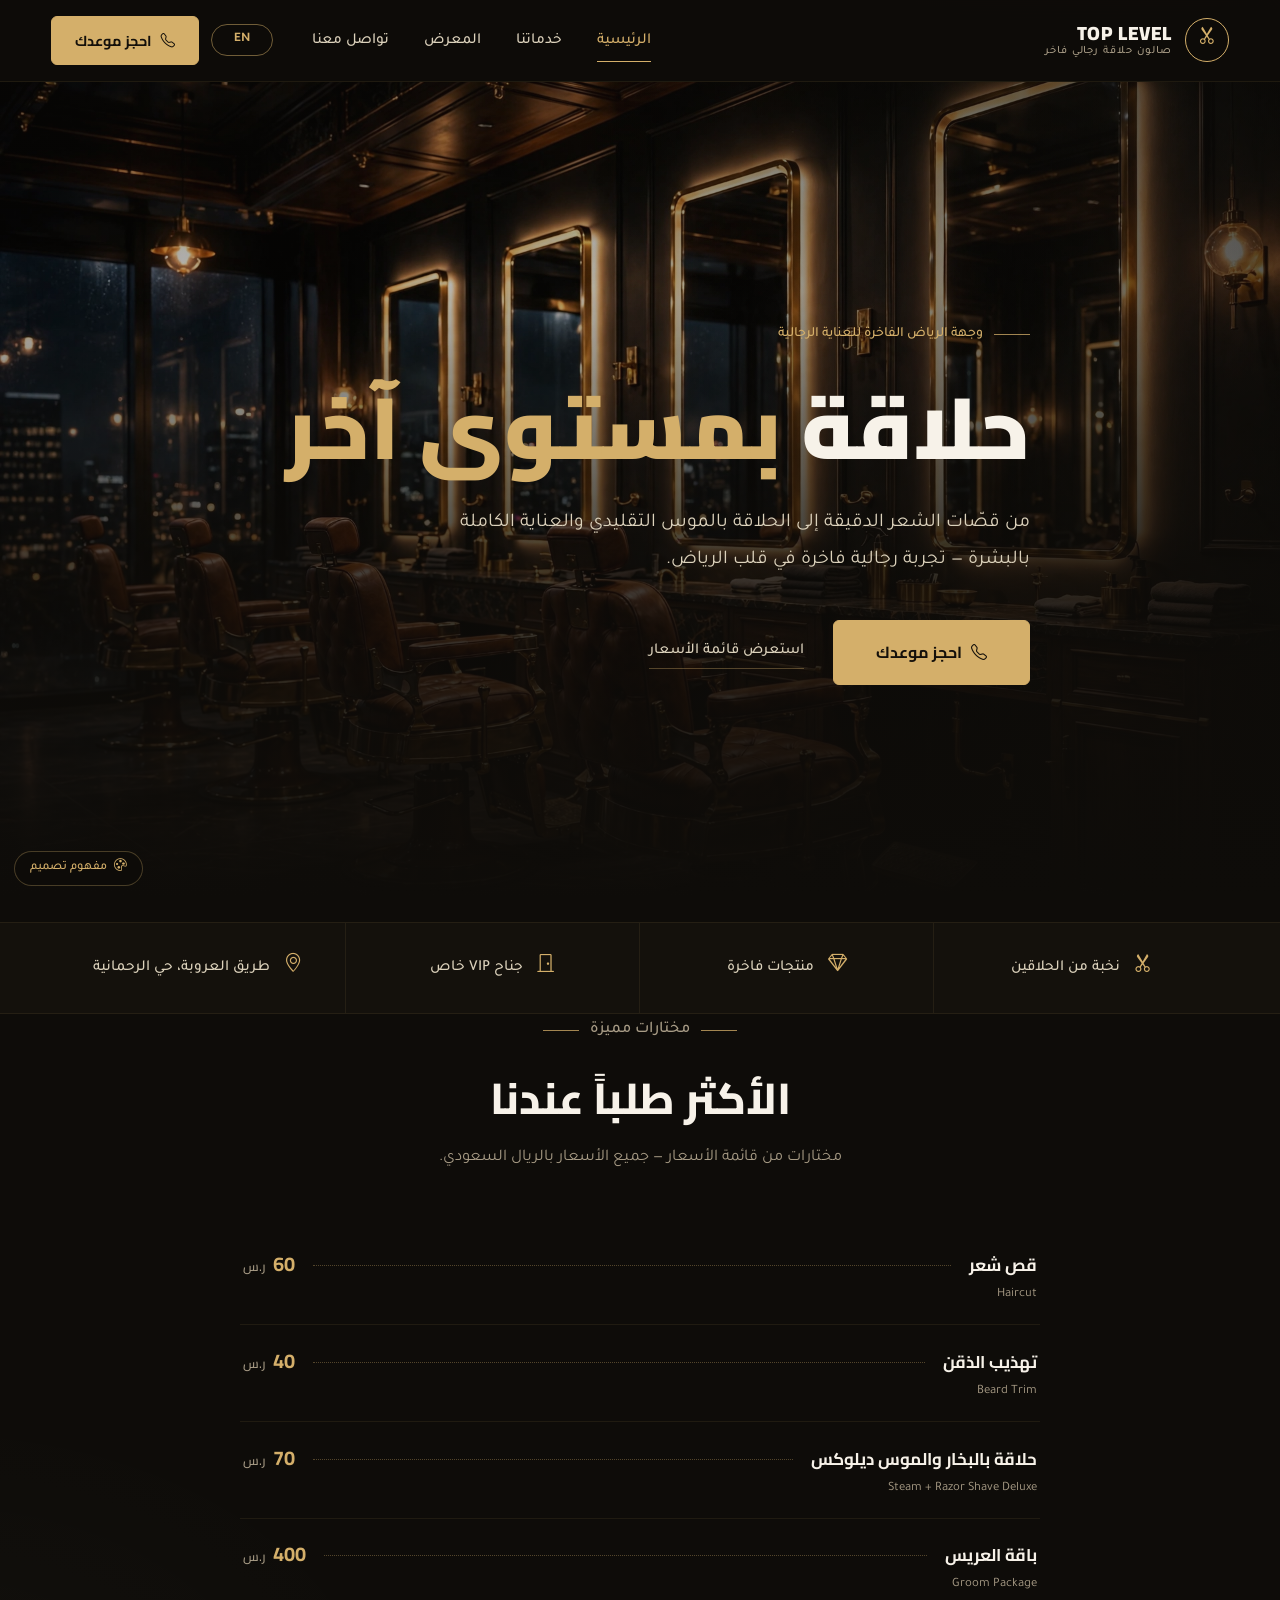
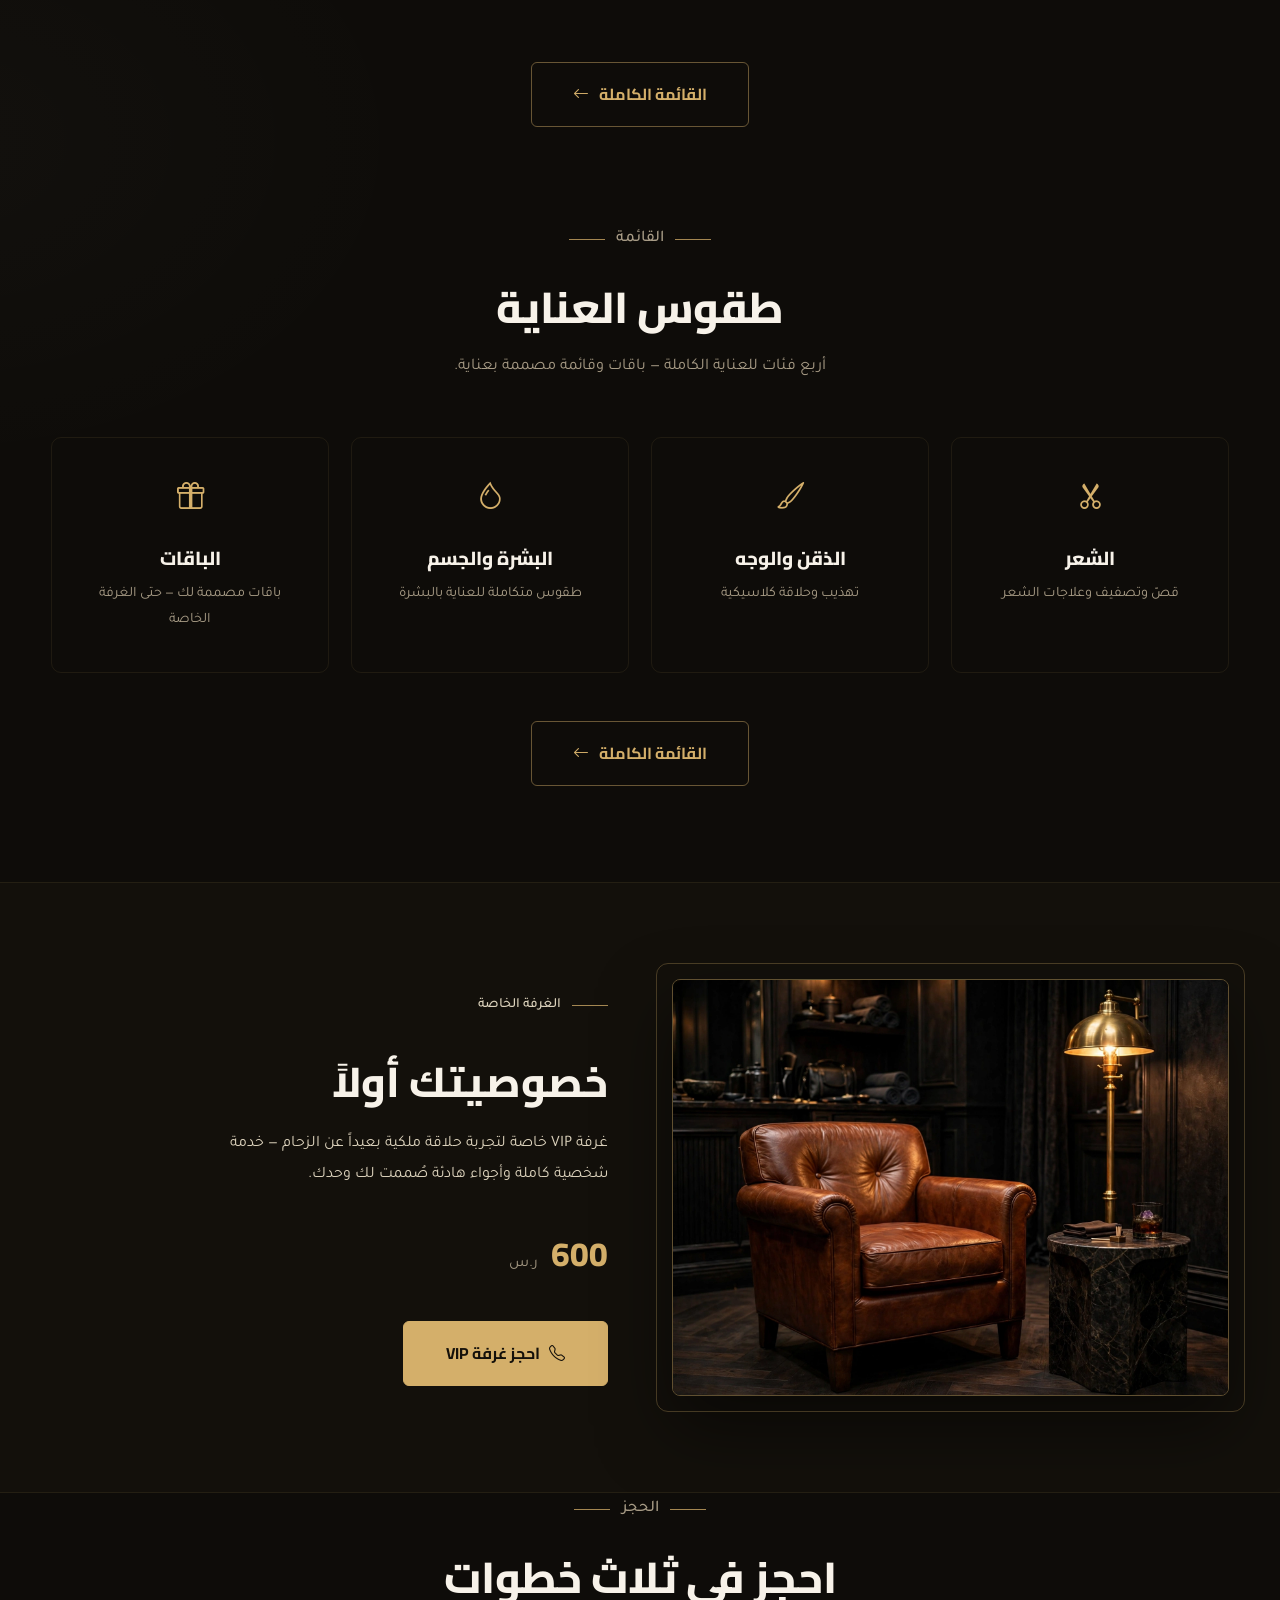
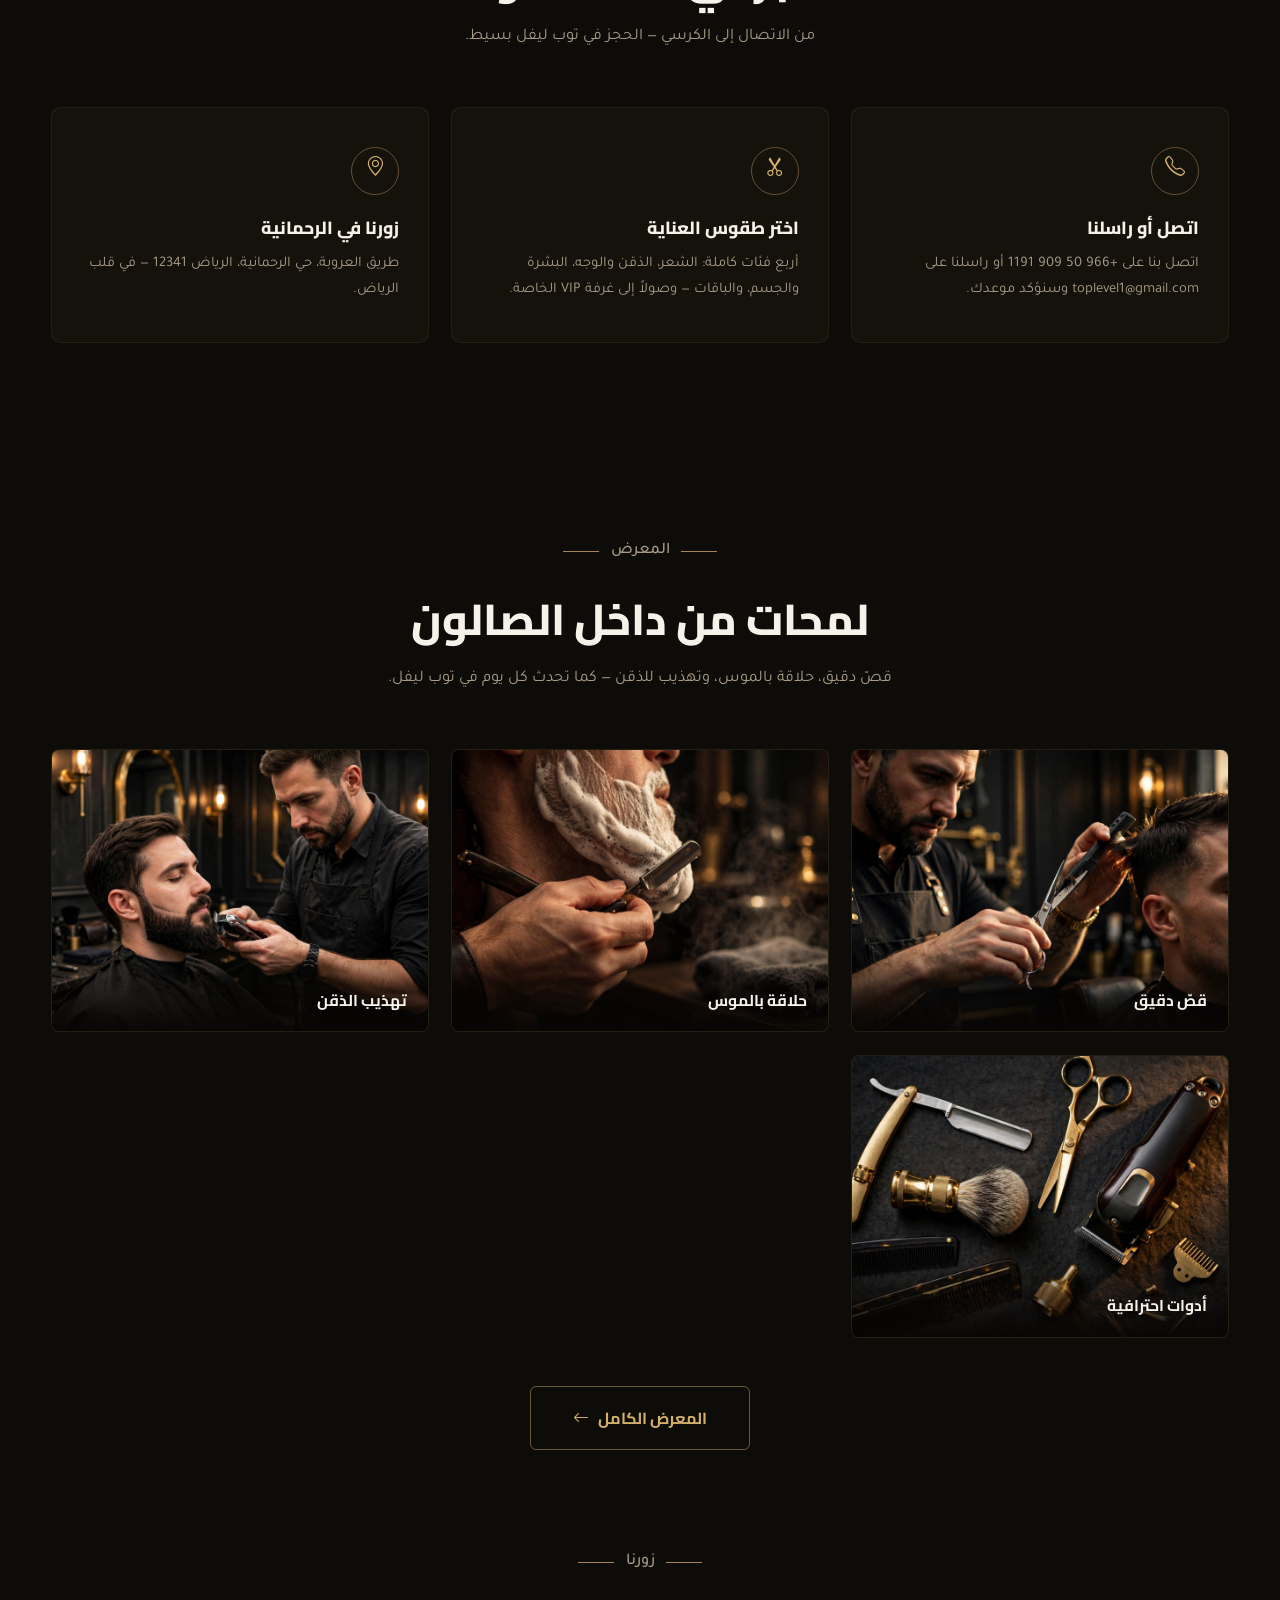
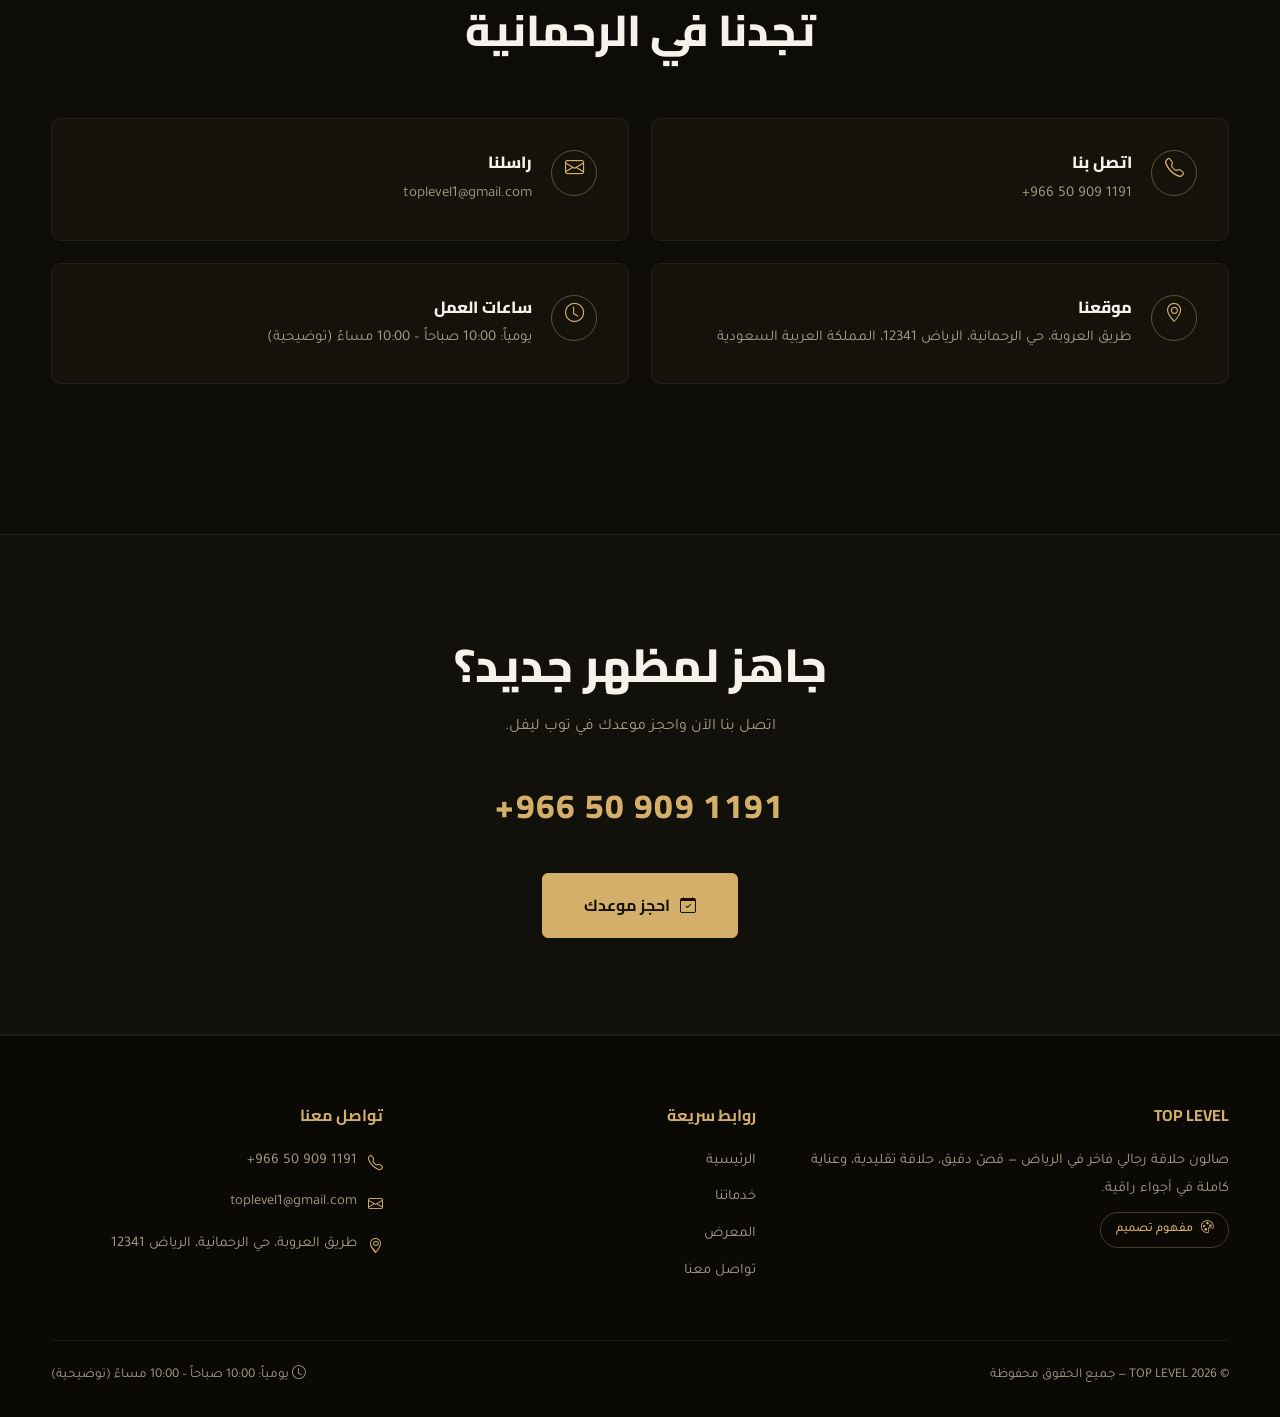
==== commit c4685ab7: "Demo website concept for TOP LEVEL Premium Barbershop (Riyadh, Saudi Arabia)" ====
--- a/index.html
+++ b/index.html
@@ -56,37 +56,27 @@
       <div class="stat"><i class="bi bi-scissors"></i><span data-ar="نخبة من الحلاقين" data-en="Master barbers">نخبة من الحلاقين</span></div>
       <div class="stat"><i class="bi bi-gem"></i><span data-ar="منتجات فاخرة" data-en="Premium products">منتجات فاخرة</span></div>
       <div class="stat"><i class="bi bi-door-closed"></i><span data-ar="جناح VIP خاص" data-en="Private VIP suite">جناح VIP خاص</span></div>
-    </div>
-  </section>
-
-  <!-- WHY US -->
-  <section>
-    <div class="wrap">
-      <div class="sec-head">
-        <p class="kicker"><i class="bi bi-award"></i><span data-ar="لماذا نحن" data-en="Why us">لماذا نحن</span></p>
-        <h2 data-ar="لماذا يختارنا رجال الرياض؟" data-en="Why do Riyadh's gentlemen choose us?">لماذا يختارنا رجال الرياض؟</h2>
-      </div>
-      <div class="cards">
-        <div class="card">
-          <div class="ic"><i class="bi bi-scissors"></i></div>
-          <h3 data-ar="حلاقون محترفون" data-en="Master barbers">حلاقون محترفون</h3>
-          <p data-ar="قصّ دقيق وخبرة في أحدث التسريحات الرجالية." data-en="Precision cutting and expertise in the latest men's styles.">قصّ دقيق وخبرة في أحدث التسريحات الرجالية.</p>
-        </div>
-        <div class="card">
-          <div class="ic"><i class="bi bi-gem"></i></div>
-          <h3 data-ar="حلاقة بالموس التقليدي" data-en="Traditional razor shave">حلاقة بالموس التقليدي</h3>
-          <p data-ar="مناشف ساخنة وتشطيب فاخر على الطريقة الكلاسيكية." data-en="Hot towels and a luxurious classic finish.">مناشف ساخنة وتشطيب فاخر على الطريقة الكلاسيكية.</p>
-        </div>
-        <div class="card">
-          <div class="ic"><i class="bi bi-door-closed"></i></div>
-          <h3 data-ar="غرفة VIP خاصة" data-en="Private VIP room">غرفة VIP خاصة</h3>
-          <p data-ar="خصوصية تامة وتجربة ملكية بعيداً عن الزحام." data-en="Total privacy and a royal experience away from the crowd.">خصوصية تامة وتجربة ملكية بعيداً عن الزحام.</p>
-        </div>
-        <div class="card">
-          <div class="ic"><i class="bi bi-geo-alt"></i></div>
-          <h3 data-ar="موقع مميز" data-en="Prime location">موقع مميز</h3>
-          <p data-ar="طريق العروبة، حي الرحمانية — في قلب الرياض." data-en="Al Uruba Road, Ar Rahmaniyah — in the heart of Riyadh.">طريق العروبة، حي الرحمانية — في قلب الرياض.</p>
-        </div>
+      <div class="stat"><i class="bi bi-geo-alt"></i><span data-ar="طريق العروبة، حي الرحمانية" data-en="Al Uruba Road, Ar Rahmaniyah">طريق العروبة، حي الرحمانية</span></div>
+    </div>
+  </section>
+
+
+  <!-- SIGNATURE FAVOURITES — real SAR prices from services page -->
+  <section style="padding-top:0">
+    <div class="wrap">
+      <div class="sec-head">
+        <p class="kicker"><span data-ar="مختارات مميزة" data-en="Signature favourites">مختارات مميزة</span></p>
+        <h2 data-ar="الأكثر طلباً عندنا" data-en="Most requested with us">الأكثر طلباً عندنا</h2>
+        <p data-ar="مختارات من قائمة الأسعار — جميع الأسعار بالريال السعودي." data-en="A selection from the price list — all prices in Saudi Riyal.">مختارات من قائمة الأسعار — جميع الأسعار بالريال السعودي.</p>
+      </div>
+      <div class="price-card"><ul>
+        <li class="price-row"><div class="pr-name"><strong data-ar="قص شعر" data-en="Haircut">قص شعر</strong><span class="sub" data-ar="Haircut" data-en="قص شعر">Haircut</span></div><span class="dots"></span><span class="pr-price">60 <span class="cur" data-ar="ر.س" data-en="SAR">ر.س</span></span></li>
+        <li class="price-row"><div class="pr-name"><strong data-ar="تهذيب الذقن" data-en="Beard Trim">تهذيب الذقن</strong><span class="sub" data-ar="Beard Trim" data-en="تهذيب الذقن">Beard Trim</span></div><span class="dots"></span><span class="pr-price">40 <span class="cur" data-ar="ر.س" data-en="SAR">ر.س</span></span></li>
+        <li class="price-row"><div class="pr-name"><strong data-ar="حلاقة بالبخار والموس ديلوكس" data-en="Steam + Razor Shave Deluxe">حلاقة بالبخار والموس ديلوكس</strong><span class="sub" data-ar="Steam + Razor Shave Deluxe" data-en="حلاقة بالبخار والموس ديلوكس">Steam + Razor Shave Deluxe</span></div><span class="dots"></span><span class="pr-price">70 <span class="cur" data-ar="ر.س" data-en="SAR">ر.س</span></span></li>
+        <li class="price-row"><div class="pr-name"><strong data-ar="باقة العريس" data-en="Groom Package">باقة العريس</strong><span class="sub" data-ar="Groom Package" data-en="باقة العريس">Groom Package</span></div><span class="dots"></span><span class="pr-price">400 <span class="cur" data-ar="ر.س" data-en="SAR">ر.س</span></span></li>
+      </ul></div>
+      <div class="sec-cta">
+        <a class="btn btn-ghost" href="services.html"><span data-ar="القائمة الكاملة" data-en="Full price list">القائمة الكاملة</span><i class="bi bi-arrow-left"></i></a>
       </div>
     </div>
   </section>
@@ -130,6 +120,9 @@
       </div>
     </div>
   </section>
+
+
+
 
   <!-- VIP BAND -->
   <section class="vip">
@@ -143,6 +136,109 @@
         <p data-ar="غرفة VIP خاصة لتجربة حلاقة ملكية بعيداً عن الزحام — خدمة شخصية كاملة وأجواء هادئة صُممت لك وحدك." data-en="A private VIP room for a royal grooming experience away from the crowd — fully personal service in calm surroundings designed just for you.">غرفة VIP خاصة لتجربة حلاقة ملكية بعيداً عن الزحام — خدمة شخصية كاملة وأجواء هادئة صُممت لك وحدك.</p>
         <div><span class="vip-price">600 <small data-ar="ر.س" data-en="SAR">ر.س</small></span></div>
         <a class="btn btn-gold" href="tel:+966509091191"><i class="bi bi-telephone"></i><span data-ar="احجز غرفة VIP" data-en="Reserve the VIP room">احجز غرفة VIP</span></a>
+      </div>
+    </div>
+  </section>
+
+
+
+  <!-- BOOKING FLOW -->
+  <section style="padding-top:0">
+    <div class="wrap">
+      <div class="sec-head">
+        <p class="kicker"><span data-ar="الحجز" data-en="Booking">الحجز</span></p>
+        <h2 data-ar="احجز في ثلاث خطوات" data-en="Book in three steps">احجز في ثلاث خطوات</h2>
+        <p data-ar="من الاتصال إلى الكرسي — الحجز في توب ليفل بسيط." data-en="From the call to the chair — booking at TOP LEVEL is simple.">من الاتصال إلى الكرسي — الحجز في توب ليفل بسيط.</p>
+      </div>
+      <div class="steps3">
+        <div class="card">
+          <div class="ic"><i class="bi bi-telephone"></i></div>
+          <h3 data-ar="اتصل أو راسلنا" data-en="Call or email us">اتصل أو راسلنا</h3>
+          <p data-ar="اتصل بنا على +966 50 909 1191 أو راسلنا على toplevel1@gmail.com وسنؤكد موعدك." data-en="Call us on +966 50 909 1191 or email toplevel1@gmail.com and we will confirm your appointment.">اتصل بنا على +966 50 909 1191 أو راسلنا على toplevel1@gmail.com وسنؤكد موعدك.</p>
+        </div>
+        <div class="card">
+          <div class="ic"><i class="bi bi-scissors"></i></div>
+          <h3 data-ar="اختر طقوس العناية" data-en="Choose your ritual">اختر طقوس العناية</h3>
+          <p data-ar="أربع فئات كاملة: الشعر، الذقن والوجه، البشرة والجسم، والباقات — وصولاً إلى غرفة VIP الخاصة." data-en="Four complete departments: Hair, Beard &amp; Face, Skin &amp; Body, and Packages — right up to the private VIP room.">أربع فئات كاملة: الشعر، الذقن والوجه، البشرة والجسم، والباقات — وصولاً إلى غرفة VIP الخاصة.</p>
+        </div>
+        <div class="card">
+          <div class="ic"><i class="bi bi-geo-alt"></i></div>
+          <h3 data-ar="زورنا في الرحمانية" data-en="Visit us in Ar Rahmaniyah">زورنا في الرحمانية</h3>
+          <p data-ar="طريق العروبة، حي الرحمانية، الرياض 12341 — في قلب الرياض." data-en="Al Uruba Road, Ar Rahmaniyah, Riyadh 12341 — in the heart of Riyadh.">طريق العروبة، حي الرحمانية، الرياض 12341 — في قلب الرياض.</p>
+        </div>
+      </div>
+    </div>
+  </section>
+
+  <!-- GALLERY PREVIEW -->
+  <section>
+    <div class="wrap">
+      <div class="sec-head">
+        <p class="kicker"><span data-ar="المعرض" data-en="Gallery">المعرض</span></p>
+        <h2 data-ar="لمحات من داخل الصالون" data-en="Glimpses inside the shop">لمحات من داخل الصالون</h2>
+        <p data-ar="قصّ دقيق، حلاقة بالموس، وتهذيب للذقن — كما تحدث كل يوم في توب ليفل." data-en="Precision cuts, razor shaves and beard detailing — as they happen every day at TOP LEVEL.">قصّ دقيق، حلاقة بالموس، وتهذيب للذقن — كما تحدث كل يوم في توب ليفل.</p>
+      </div>
+      <div class="gal-grid">
+        <figure class="gal-item">
+          <img src="images/barber-cutting.webp" alt="Barber cutting hair" width="1920" height="1280" loading="lazy">
+          <figcaption data-ar="قصّ دقيق" data-en="Precision cutting">قصّ دقيق</figcaption>
+        </figure>
+        <figure class="gal-item">
+          <img src="images/razor-shave.webp" alt="Straight razor shave" width="1920" height="1280" loading="lazy">
+          <figcaption data-ar="حلاقة بالموس" data-en="Straight-razor shave">حلاقة بالموس</figcaption>
+        </figure>
+        <figure class="gal-item">
+          <img src="images/beard-trim.webp" alt="Beard trim detail" width="1920" height="1280" loading="lazy">
+          <figcaption data-ar="تهذيب الذقن" data-en="Beard detailing">تهذيب الذقن</figcaption>
+        </figure>
+        <figure class="gal-item">
+          <img src="images/tools-flatlay.webp" alt="Professional barber tools" width="1920" height="1280" loading="lazy">
+          <figcaption data-ar="أدوات احترافية" data-en="Pro tools">أدوات احترافية</figcaption>
+        </figure>
+      </div>
+      <div class="sec-cta">
+        <a class="btn btn-ghost" href="gallery.html"><span data-ar="المعرض الكامل" data-en="Full gallery">المعرض الكامل</span><i class="bi bi-arrow-left"></i></a>
+      </div>
+    </div>
+  </section>
+
+
+  <!-- VISIT / CONTACT BAND -->
+  <section style="padding-top:0">
+    <div class="wrap">
+      <div class="sec-head">
+        <p class="kicker"><span data-ar="زورنا" data-en="Visit us">زورنا</span></p>
+        <h2 data-ar="تجدنا في الرحمانية" data-en="Find us in Ar Rahmaniyah">تجدنا في الرحمانية</h2>
+      </div>
+      <div class="contact-grid">
+        <div class="c-card">
+          <div class="ic"><i class="bi bi-telephone"></i></div>
+          <div>
+            <h3 data-ar="اتصل بنا" data-en="Call us">اتصل بنا</h3>
+            <a class="val ltr" href="tel:+966509091191">+966 50 909 1191</a>
+          </div>
+        </div>
+        <div class="c-card">
+          <div class="ic"><i class="bi bi-envelope"></i></div>
+          <div>
+            <h3 data-ar="راسلنا" data-en="Email us">راسلنا</h3>
+            <a class="val ltr" href="mailto:toplevel1@gmail.com">toplevel1@gmail.com</a>
+          </div>
+        </div>
+        <div class="c-card">
+          <div class="ic"><i class="bi bi-geo-alt"></i></div>
+          <div>
+            <h3 data-ar="موقعنا" data-en="Visit us">موقعنا</h3>
+            <p data-ar="طريق العروبة، حي الرحمانية، الرياض 12341، المملكة العربية السعودية" data-en="Al Uruba Road, Ar Rahmaniyah, Riyadh 12341, Saudi Arabia">طريق العروبة، حي الرحمانية، الرياض 12341، المملكة العربية السعودية</p>
+          </div>
+        </div>
+        <div class="c-card">
+          <div class="ic"><i class="bi bi-clock"></i></div>
+          <div>
+            <h3 data-ar="ساعات العمل" data-en="Working hours">ساعات العمل</h3>
+            <p data-ar="يومياً: 10:00 صباحاً – 10:00 مساءً (توضيحية)" data-en="Open daily: 10:00 AM – 10:00 PM (illustrative)">يومياً: 10:00 صباحاً – 10:00 مساءً (توضيحية)</p>
+          </div>
+        </div>
       </div>
     </div>
   </section>
--- a/styles.css
+++ b/styles.css
@@ -123,7 +123,7 @@
 
 /* ---------- trust band (replaces stats) ---------- */
 .stats{border-block:1px solid var(--line-soft);background:rgba(212,175,106,.028);padding:0}
-.stats-grid{display:grid;grid-template-columns:repeat(3,1fr)}
+.stats-grid{display:grid;grid-template-columns:repeat(4,1fr)}
 .stat{
   display:flex;align-items:center;justify-content:center;gap:.85rem;
   padding:1.7rem 1rem;text-align:center;
@@ -366,3 +366,21 @@
   .tabs{gap:1.4rem}
   .book-form{padding:1.7rem}
 }
+
+/* ---------- homepage enrichment (about / faq) ---------- */
+.about-grid{display:grid;grid-template-columns:1fr 1fr;gap:4rem;align-items:center}
+.about-img img{border-radius:8px;width:100%;height:auto;aspect-ratio:4/3;object-fit:cover;border:1px solid rgba(212,175,106,.4);box-shadow:var(--shadow)}
+.about-copy h2{font-size:clamp(1.8rem,4vw,2.6rem);margin-bottom:1rem}
+.about-copy > p{color:var(--cream-dim);margin-bottom:1.4rem;max-width:52ch}
+.faq-list{max-width:800px;margin-inline:auto;display:grid;gap:1rem}
+.faq-item{background:var(--card);border:1px solid var(--line-soft);border-radius:var(--rad);padding:1.35rem 1.8rem}
+.faq-item summary{font-family:var(--font-d);font-weight:700;font-size:1.02rem;color:var(--cream);cursor:pointer}
+.faq-item p{color:var(--muted);font-size:.94rem;margin-top:.7rem;line-height:1.85}
+@media(max-width:1024px){.stats-grid{grid-template-columns:repeat(2,1fr)}.stat + .stat{border-inline-start:0}}
+@media(max-width:860px){.about-grid{grid-template-columns:1fr;gap:2.6rem}}
+@media(max-width:768px){.stats-grid{grid-template-columns:1fr}}
+
+/* ---------- diversification: booking flow (3 cards) ---------- */
+.steps3{display:grid;grid-template-columns:repeat(3,1fr);gap:1.4rem}
+@media(max-width:1024px){.steps3{grid-template-columns:repeat(2,1fr)}}
+@media(max-width:560px){.steps3{grid-template-columns:1fr}}
